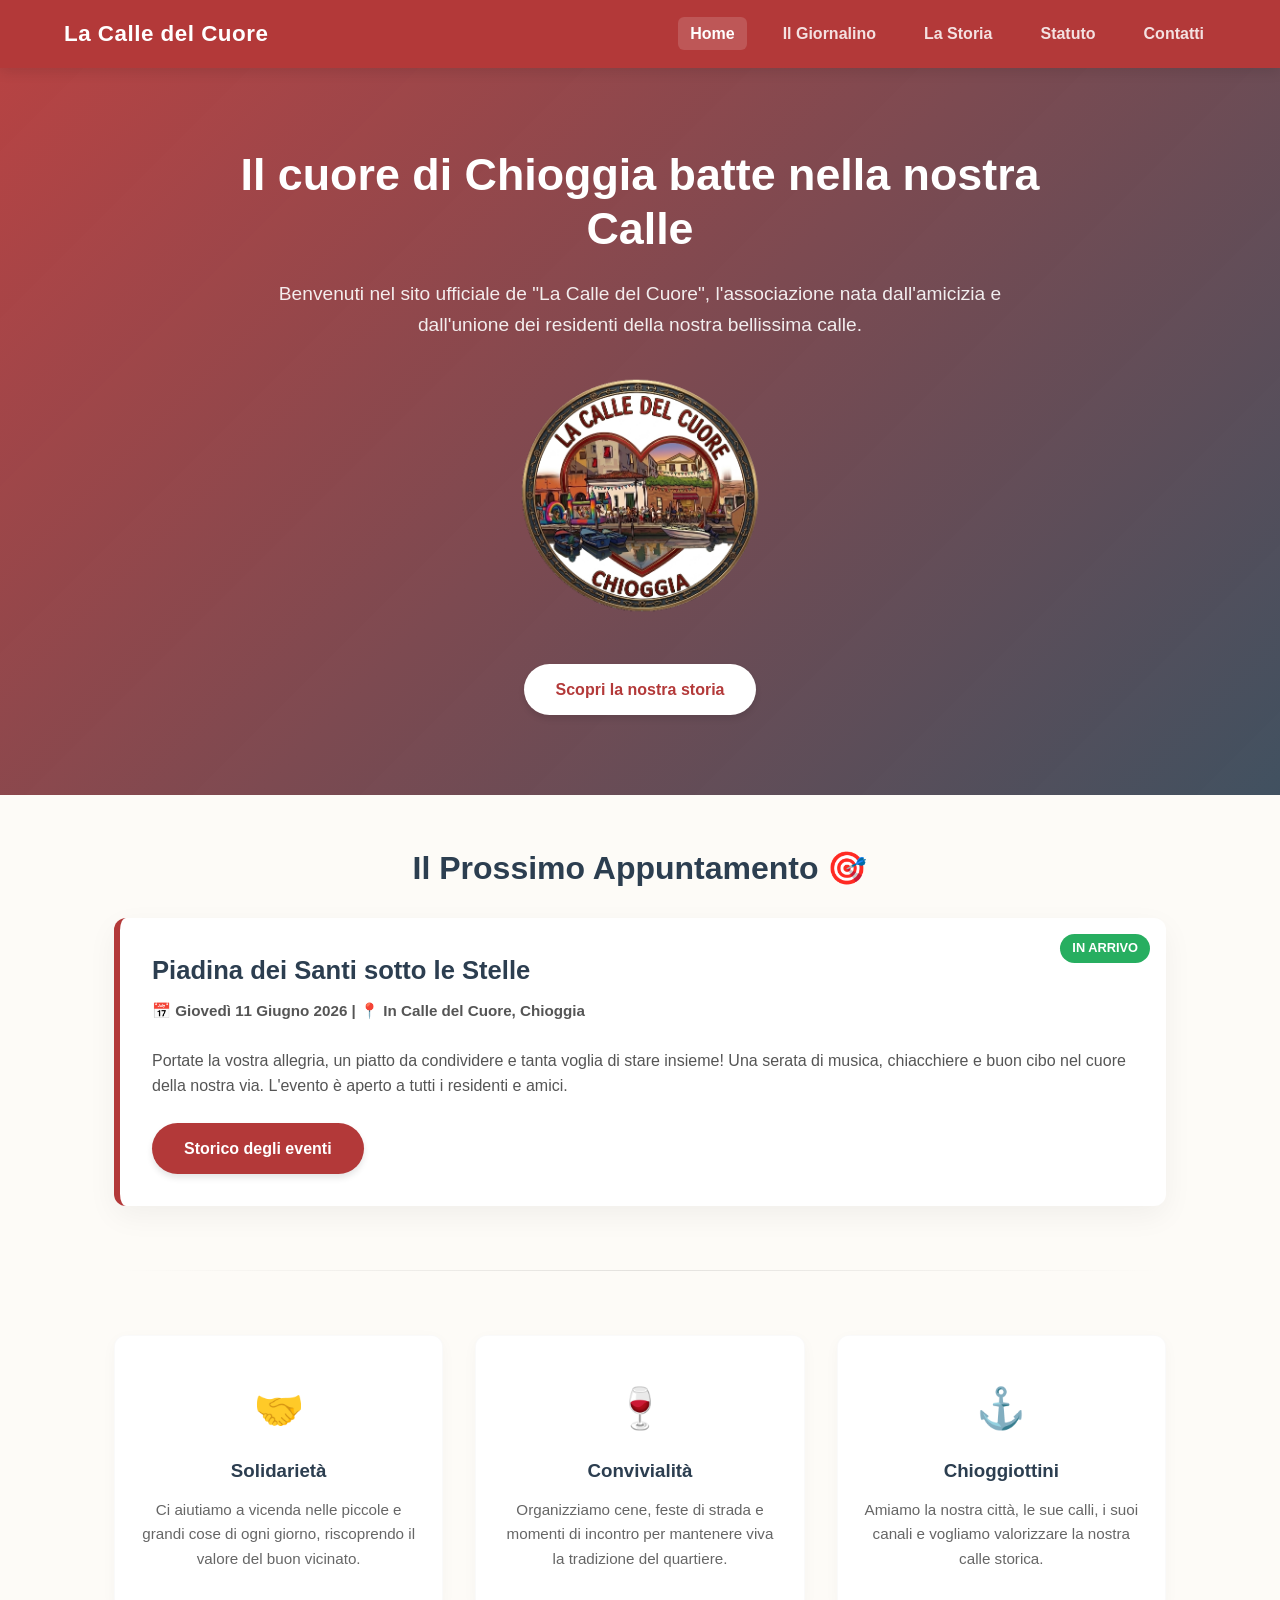
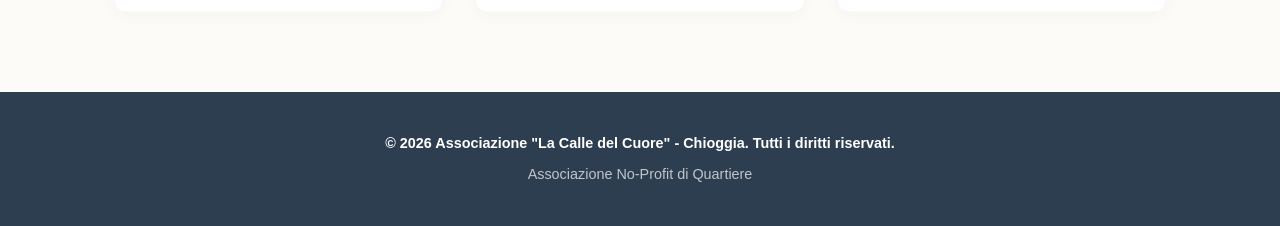
==== index.html @ e8d613d6 "Update index.html" ====
<!-- ATTENZIONE - PROPRIETA' LA CALLE DEL CUORE -->

<!DOCTYPE html>
<html lang="it">

<head>
    <meta charset="UTF-8">
    <meta name="viewport" content="width=device-width, initial-scale=1.0">
    <title>La Calle del Cuore - Associazione No-Profit Chioggia</title>

    <link rel="stylesheet" href="css/Style.css">
</head>

<body>

    <nav class="navbar">
        <div class="nav-container">
            <a href="index.html" class="logo">La Calle del Cuore</a>
            <ul class="nav-links">
                <li><a href="index.html" class="active">Home</a></li>
                <li><a href="assets/archivio/ultimogiornalino.pdf" target="_blank">Il Giornalino</a></li>
                <li><a href="storia.html">La Storia</a></li>
                <li><a href="statuto.html">Statuto</a></li>
                <li><a href="contatti.html">Contatti</a></li>
            </ul>
        </div>
    </nav>

    <header class="hero">
        <div class="hero-content">

            <h1>Il cuore di Chioggia batte nella nostra Calle</h1>
            <p>Benvenuti nel sito ufficiale de "La Calle del Cuore", l'associazione nata dall'amicizia e dall'unione dei
                residenti della nostra bellissima calle.</p>
            <!-- Inserimento del logo qui -->
            <img src="assets/immagini/logo.png" alt="Logo La Calle del Cuore">
            <br>
            <a href="storia.html" class="btn-primary">Scopri la nostra storia</a>
        </div>
    </header>

    <main class="home-container">

        <section class="next-event-section">
            <h2>Il Prossimo Appuntamento 🎯</h2>
            <div class="event-highlight-card">
                <div class="event-badge">In Arrivo</div>
                <div class="event-highlight-body">
                    <h3>Piadina dei Santi sotto le Stelle</h3>
                    <p class="event-meta">📅 Giovedì 11 Giugno 2026 | 📍 In Calle del Cuore, Chioggia</p>
                    <p>Portate la vostra allegria, un piatto da condividere e tanta voglia di stare insieme! Una serata
                        di musica, chiacchiere e buon cibo nel cuore della nostra via. L'evento è aperto a tutti i
                        residenti e amici.</p>
                    <a href="giornalino.html" class="btn-secondary">Storico degli eventi</a>
                </div>
            </div>
        </section>

        <hr class="separator">

        <section class="features-grid">
            <div class="feature-card">
                <div class="feature-icon">🤝</div>
                <h3>Solidarietà</h3>
                <p>Ci aiutiamo a vicenda nelle piccole e grandi cose di ogni giorno, riscoprendo il valore del buon
                    vicinato.</p>
            </div>
            <div class="feature-card">
                <div class="feature-icon">🍷</div>
                <h3>Convivialità</h3>
                <p>Organizziamo cene, feste di strada e momenti di incontro per mantenere viva la tradizione del
                    quartiere.</p>
            </div>
            <div class="feature-card">
                <div class="feature-icon">⚓</div>
                <h3>Chioggiottini</h3>
                <p>Amiamo la nostra città, le sue calli, i suoi canali e vogliamo valorizzare la nostra calle storica.</p>
            </div>
        </section>

    </main>

    <footer class="footer">
        <p>&copy; 2026 Associazione "La Calle del Cuore" - Chioggia. Tutti i diritti riservati.</p>
        <p>Associazione No-Profit di Quartiere</p>
    </footer>

    <script src="js/main.js" defer></script>
</body>

</html>
---- css/Style.css ----
/* ATTENZIONE - PROPRIETA' LA CALLE DEL CUORE */

/* ==========================================================================
   1. RESET GENERALE E VARIABILI (Per avere una base pulita su tutti i dispositivi)
   ========================================================================== */
* {
    margin: 0;
    padding: 0;
    box-sizing: border-box;
    /* Evita che il padding rompa le larghezze degli elementi */
}

:root {
    --colore-principale: #b33939;
    /* Rosso mattone / Cuore */
    --colore-secondario: #2c3e50;
    /* Blu scuro elegante */
    --colore-sfondo: #fdfbf7;
    /* Bianco caldo (riposante per gli occhi) */
    --colore-testo: #333333;
    /* Grigio scuro (ottimo contrasto di lettura) */
    --colore-card: #ffffff;
    /* Bianco puro per i box */
    --radius: 12px;
    /* Angoli arrotondati moderni */
    --transizione: all 0.3s ease;
}

body {
    font-family: 'Segoe UI', Roboto, Helvetica, Arial, sans-serif;
    background-color: var(--colore-sfondo);
    color: var(--colore-testo);
    line-height: 1.6;
    -webkit-font-smoothing: antialiased;
    overflow-x: hidden; 
    width: 100%;
}

/* ==========================================================================
   2. BARRA DI NAVIGAZIONE (Navbar)
   ========================================================================== */
.navbar {
    background-color: var(--colore-principale);
    position: sticky;
    top: 0;
    z-index: 1000;
    /* Rimane sopra a tutto durante lo scroll */
    box-shadow: 0 4px 12px rgba(0, 0, 0, 0.1);
}

.nav-container {
    max-width: 1200px;
    margin: 0 auto;
    display: flex;
    justify-content: space-between;
    align-items: center;
    padding: 1rem 1.5rem;
}

.logo {
    color: white;
    font-size: 1.4rem;
    font-weight: 700;
    text-decoration: none;
    letter-spacing: 0.5px;
}

/* Regola aggiornata per il logo */
.hero-content img {
    max-width: 250px;   /* Imposta una dimensione massima fissa per il desktop */
    width: 100%;        /* Sui cellulari si adatterà allo schermo, ma senza superare 250px */
    height: auto;
    display: block;
    margin: 0 auto 20px auto;
}

.nav-links {
    display: flex;
    list-style: none;
    gap: 1.5rem;
}

.nav-links a {
    color: rgba(255, 255, 255, 0.85);
    text-decoration: none;
    font-weight: 600;
    font-size: 1rem;
    padding: 0.5rem 0.75rem;
    border-radius: 6px;
    transition: var(--transizione);
}

.nav-links a:hover,
.nav-links a.active {
    color: white;
    background-color: rgba(255, 255, 255, 0.15);
}

/* ==========================================================================
   3. COPERTINA (Hero Section)
   ========================================================================== */
.hero {
    background: linear-gradient(135deg, rgba(179, 57, 57, 0.95), rgba(44, 62, 80, 0.9)),
        url('../assets/immagini/sfondo-calle.jpg') center/cover no-repeat;
    /* Se non c'è l'immagine, tiene il bellissimo gradiente */
    color: white;
    padding: 5rem 1.5rem;
    text-align: center;
}

.hero-content {
    max-width: 800px;
    margin: 0 auto;
}

.hero h1 {
    font-size: 2.8rem;
    margin-bottom: 1.5rem;
    line-height: 1.2;
}

.hero p {
    font-size: 1.2rem;
    margin-bottom: 2rem;
    opacity: 0.9;
}

/* ==========================================================================
   4. BOTTONI (Ottimizzati per il Touch: minimo 48px di altezza)
   ========================================================================== */
.btn-primary,
.btn-secondary {
    display: inline-block;
    text-decoration: none;
    font-weight: 600;
    padding: 0.8rem 2rem;
    border-radius: 50px;
    transition: var(--transizione);
    cursor: pointer;
    box-shadow: 0 4px 6px rgba(0, 0, 0, 0.1);
}

.btn-primary {
    background-color: white;
    color: var(--colore-principale);
}

.btn-primary:hover {
    background-color: var(--colore-sfondo);
    transform: translateY(-2px);
}

.btn-secondary {
    background-color: var(--colore-principale);
    color: white;
}

.btn-secondary:hover {
    background-color: #962d2d;
    transform: translateY(-2px);
}

/* ==========================================================================
   5. CONTENITORE PRINCIPALE E SEZIONI
   ========================================================================== */
.home-container {
    max-width: 1100px;
    margin: 3rem auto;
    padding: 0 1.5rem;
    /* Impedisce al testo di toccare i bordi dello smartphone */
}

h2 {
    color: var(--colore-secondario);
    font-size: 2rem;
    margin-bottom: 1.5rem;
    text-align: center;
}

.separator {
    border: 0;
    height: 1px;
    background: linear-gradient(to right, transparent, rgba(0, 0, 0, 0.1), transparent);
    margin: 4rem 0;
}

.event-highlight-card {
    background-color: var(--colore-card);
    border-left: 6px solid var(--colore-principale);
    border-radius: var(--radius);
    padding: 2rem;
    box-shadow: 0 10px 30px rgba(0, 0, 0, 0.05);
    position: relative;
    overflow: hidden;
}

.event-badge {
    position: absolute;
    top: 1rem;
    right: 1rem;
    background-color: #27ae60;
    color: white;
    padding: 0.25rem 0.75rem;
    font-size: 0.8rem;
    font-weight: 700;
    text-transform: uppercase;
    border-radius: 50px;
}

.event-highlight-body h3 {
    font-size: 1.6rem;
    color: var(--colore-secondario);
    margin-bottom: 0.5rem;
    padding-right: 5rem;
    /* Fa spazio al badge */
}

.event-meta {
    font-weight: 600;
    color: #7f8c8d;
    font-size: 0.95rem;
    margin-bottom: 1rem;
}

.event-highlight-body p {
    margin-bottom: 1.5rem;
    color: #555;
}

/* --- GRIGLIA CARATTERISTICHE (Usa CSS Grid flessibile) --- */
.features-grid {
    display: grid;
    grid-template-columns: repeat(auto-fit, minmax(280px, 1fr));
    /* Crea colonne automatiche, minimo 280px */
    gap: 2rem;
}

.feature-card {
    background-color: var(--colore-card);
    padding: 2.5rem 1.5rem;
    border-radius: var(--radius);
    text-align: center;
    box-shadow: 0 4px 15px rgba(0, 0, 0, 0.03);
    border: 1px solid rgba(0, 0, 0, 0.02);
    transition: var(--transizione);
}

.feature-card:hover {
    transform: translateY(-5px);
    box-shadow: 0 8px 25px rgba(0, 0, 0, 0.08);
}

.feature-icon {
    font-size: 2.5rem;
    margin-bottom: 1rem;
}

.feature-card h3 {
    color: var(--colore-secondario);
    margin-bottom: 0.75rem;
}

.feature-card p {
    color: #666;
    font-size: 0.95rem;
}

/* ==========================================================================
   6. FOOTER
   ========================================================================== */
.footer {
    background-color: var(--colore-secondario);
    color: rgba(255, 255, 255, 0.7);
    text-align: center;
    padding: 2.5rem 1.5rem;
    font-size: 0.9rem;
    margin-top: 5rem;
}

.footer p:first-child {
    color: white;
    font-weight: 600;
    margin-bottom: 0.5rem;
}

/* ==========================================================================
   7. MEDIA QUERIES PER SMARTPHONE (Il cuore del Responsive)
   ========================================================================== */
@media (max-width: 768px) {
    /* 1. Forza la larghezza del menu a stare dentro lo schermo */
    .nav-container {
        flex-direction: column;
        padding: 0.5rem 2px; /* Aggiunge 10px di spazio a destra e sinistra */
        width: 100%;
        box-sizing: border-box; /* Fondamentale: impedisce al padding di allargare il menu */
    }

    /* 2. Assicura che i link non vadano oltre */
    .nav-links {
        width: 100%;
        justify-content: center;
        gap: 0.5rem;
        flex-wrap: wrap; /* Manda a capo i tasti se non ci stanno */
    }

    .nav-links a {
        font-size: 0.9rem;
        padding: 0.4rem 0.6rem;
    }

    /* Ridimensionamento testi della copertina */
    .hero {
        padding: 3.5rem 1rem;
    }

    .hero h1 {
        font-size: 1.8rem;
        /* Titolo più piccolo per non andare fuori schermo */
    }

    .hero p {
        font-size: 1rem;
    }

    /* Adattamento contenuti della Home */
    .home-container {
        margin: 1.5rem auto;
    }

    .event-highlight-card {
        padding: 1.5rem;
    }

    .event-badge {
        position: static;
        /* Sposta il badge sopra il titolo sui piccoli schermi */
        display: inline-block;
        margin-bottom: 0.5rem;
    }

    .event-highlight-body h3 {
        font-size: 1.3rem;
        padding-right: 0;
    }

    h2 {
        font-size: 1.6rem;
    }
}

/* ==========================================================================
   8. STILI SPECIFICI PER LA PAGINA DELLA STORIA (GENERATI DA MARKDOWN)
   ========================================================================== */
.storia-wrapper {
    max-width: 800px;
    /* Larghezza perfetta per leggere senza muovere troppo gli occhi */
    margin: 3rem auto;
    padding: 0 1.5rem;
}

.storia-content h1 {
    color: var(--colore-principale);
    font-size: 2.5rem;
    margin-bottom: 1.5rem;
    text-align: center;
}

.storia-content h2 {
    color: var(--colore-secondario);
    font-size: 1.8rem;
    margin-top: 2.5rem;
    margin-bottom: 1rem;
    border-bottom: 2px solid rgba(179, 57, 57, 0.1);
    padding-bottom: 0.3rem;
}

.storia-content p {
    font-size: 1.1rem;
    margin-bottom: 1.5rem;
    text-align: justify;
    /* Testo giustificato elegante */
}

.storia-content ul {
    margin-left: 1.5rem;
    margin-bottom: 1.5rem;
    list-style-type: square;
    /* Punti quadrati eleganti */
}

.storia-content li {
    font-size: 1.05rem;
    margin-bottom: 1rem;
    /* Più spazio tra i membri così sul telefono si legge meglio */
}

.storia-content li strong {
    color: var(--colore-principale);
    /* Mette in evidenza i nomi di Maddalena, Michele e Michela */
}

/* Lo stile per la citazione finale (il tag blockquote generato dal simbolo >) */
.storia-content blockquote {
    background-color: rgba(179, 57, 57, 0.05);
    border-left: 4px solid var(--colore-principale);
    padding: 1.5rem;
    margin: 3rem 0;
    font-style: italic;
    font-size: 1.2rem;
    border-radius: 0 var(--radius) var(--radius) 0;
}

/* Ottimizzazione mobile per la storia */
@media (max-width: 768px) {
    .storia-wrapper {
        margin: 1.5rem auto;
    }

    .storia-content h1 {
        font-size: 2rem;
    }

    .storia-content h2 {
        font-size: 1.4rem;
    }

    .storia-content p,
    .storia-content li {
        font-size: 1rem;
        /* Testo leggermente più piccolo per gli schermi dei telefoni */
        text-align: left;
        /* Su mobile la giustificazione può creare spazi brutti, meglio allineato a sinistra */
    }
}
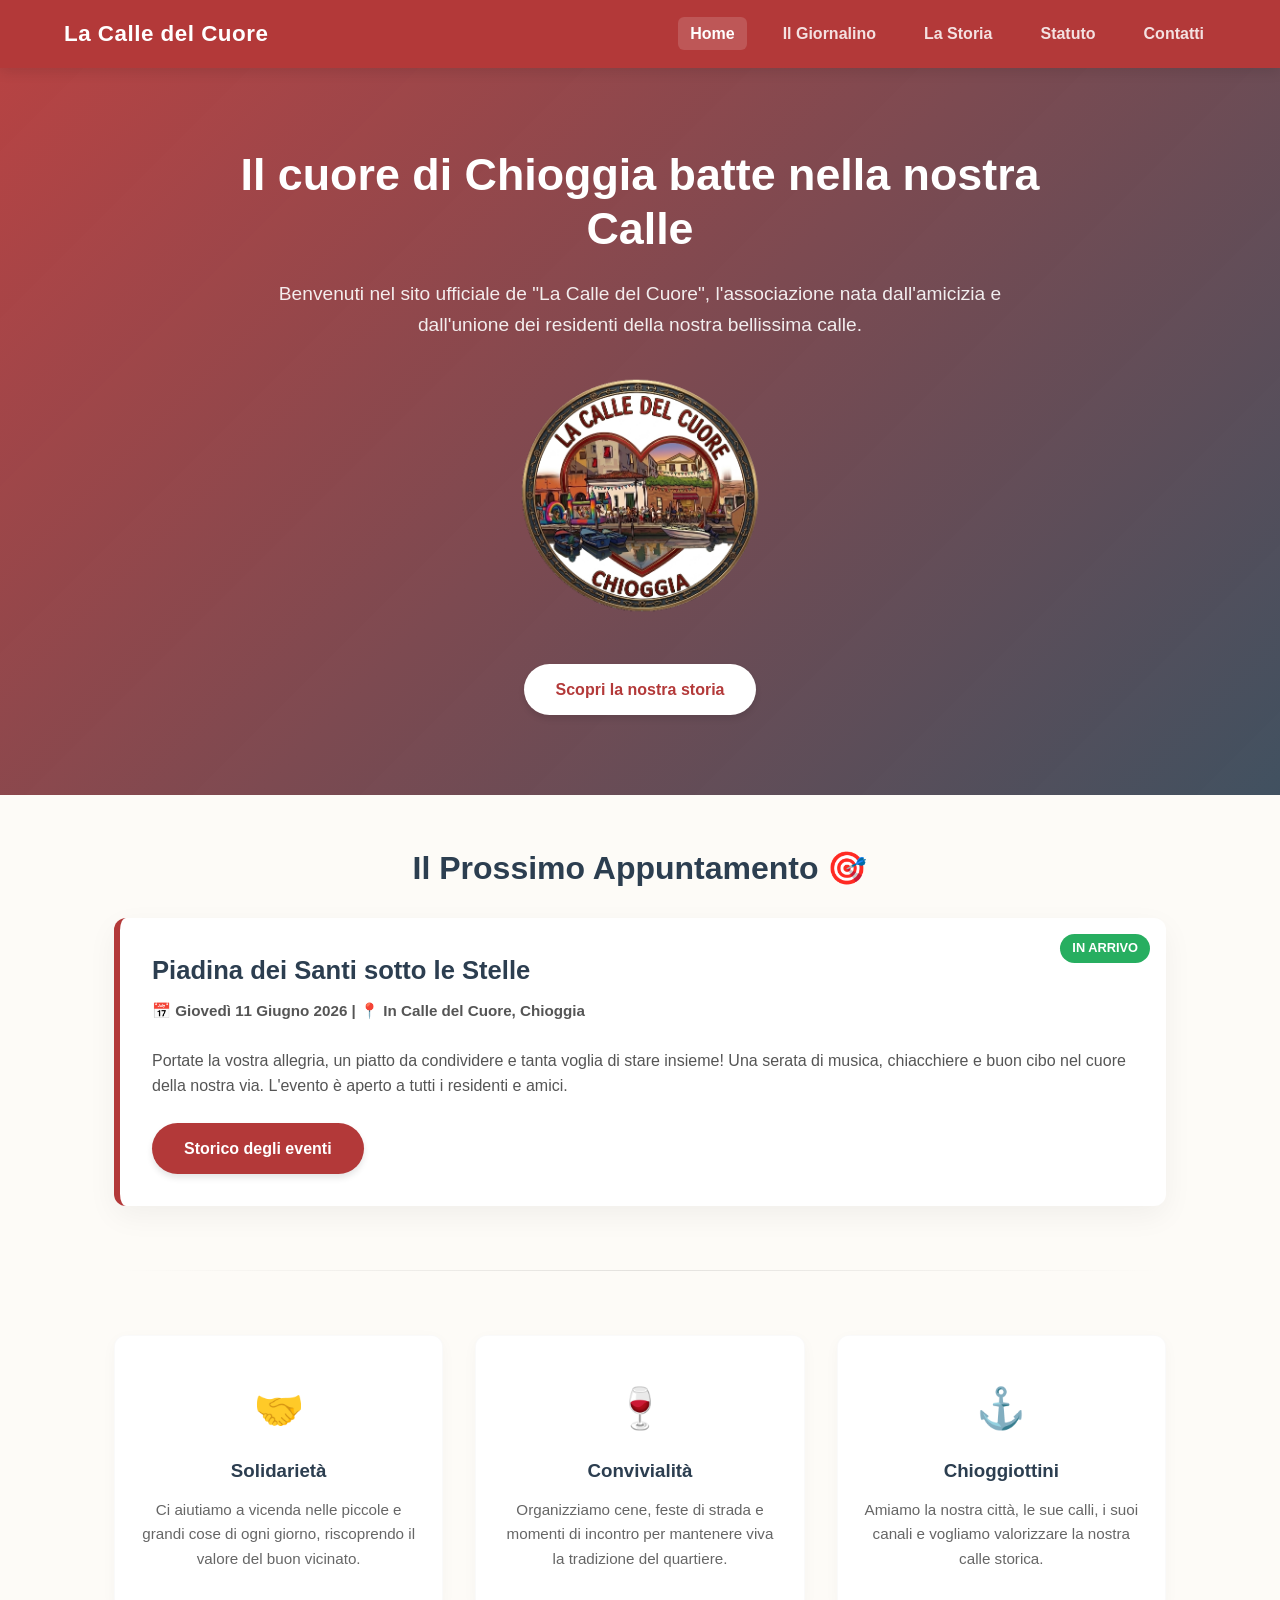
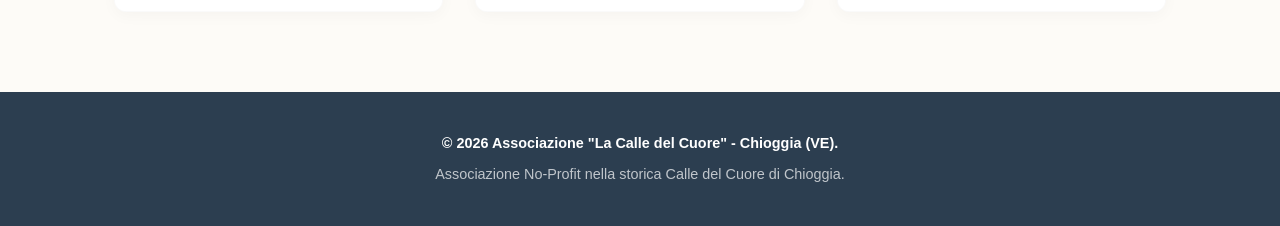
==== commit bf89158c: "Add files via upload Aggiunta file di verifica Google Search Console" ====
--- a/index.html
+++ b/index.html
@@ -5,14 +5,19 @@
 
 <head>
     <meta charset="UTF-8">
+    <meta name="google-site-verification" content="mb6S-IKoecefiOrtw3qRnzfd6qTjwhdTOOUAruWQe5c" />
     <meta name="viewport" content="width=device-width, initial-scale=1.0">
-    <title>La Calle del Cuore - Associazione No-Profit Chioggia</title>
+    <!-- Ottimizzato per ricerca locale -->
+    <title>La Calle del Cuore | Associazione a Chioggia</title>
+
+    <!-- Riga per la SEO -->
+    <meta name="description"
+        content="La Calle del Cuore a Chioggia: scopri le iniziative dell'associazione che anima la nostra calle. Un punto di riferimento per la vita di quartiere a Chioggia.">
 
     <link rel="stylesheet" href="css/Style.css">
 </head>
 
 <body>
-
     <nav class="navbar">
         <div class="nav-container">
             <a href="index.html" class="logo">La Calle del Cuore</a>
@@ -32,7 +37,7 @@
             <h1>Il cuore di Chioggia batte nella nostra Calle</h1>
             <p>Benvenuti nel sito ufficiale de "La Calle del Cuore", l'associazione nata dall'amicizia e dall'unione dei
                 residenti della nostra bellissima calle.</p>
-            <!-- Inserimento del logo qui -->
+            <!-- Inserimento del logo -->
             <img src="assets/immagini/logo.png" alt="Logo La Calle del Cuore">
             <br>
             <a href="storia.html" class="btn-primary">Scopri la nostra storia</a>
@@ -74,18 +79,19 @@
             <div class="feature-card">
                 <div class="feature-icon">⚓</div>
                 <h3>Chioggiottini</h3>
-                <p>Amiamo la nostra città, le sue calli, i suoi canali e vogliamo valorizzare la nostra calle storica.</p>
+                <p>Amiamo la nostra città, le sue calli, i suoi canali e vogliamo valorizzare la nostra calle storica.
+                </p>
             </div>
         </section>
 
     </main>
 
     <footer class="footer">
-        <p>&copy; 2026 Associazione "La Calle del Cuore" - Chioggia. Tutti i diritti riservati.</p>
-        <p>Associazione No-Profit di Quartiere</p>
+        <p>&copy; 2026 Associazione "La Calle del Cuore" - Chioggia (VE).</p>
+        <p>Associazione No-Profit nella storica Calle del Cuore di Chioggia.</p>
     </footer>
 
     <script src="js/main.js" defer></script>
 </body>
 
-</html>
+</html>
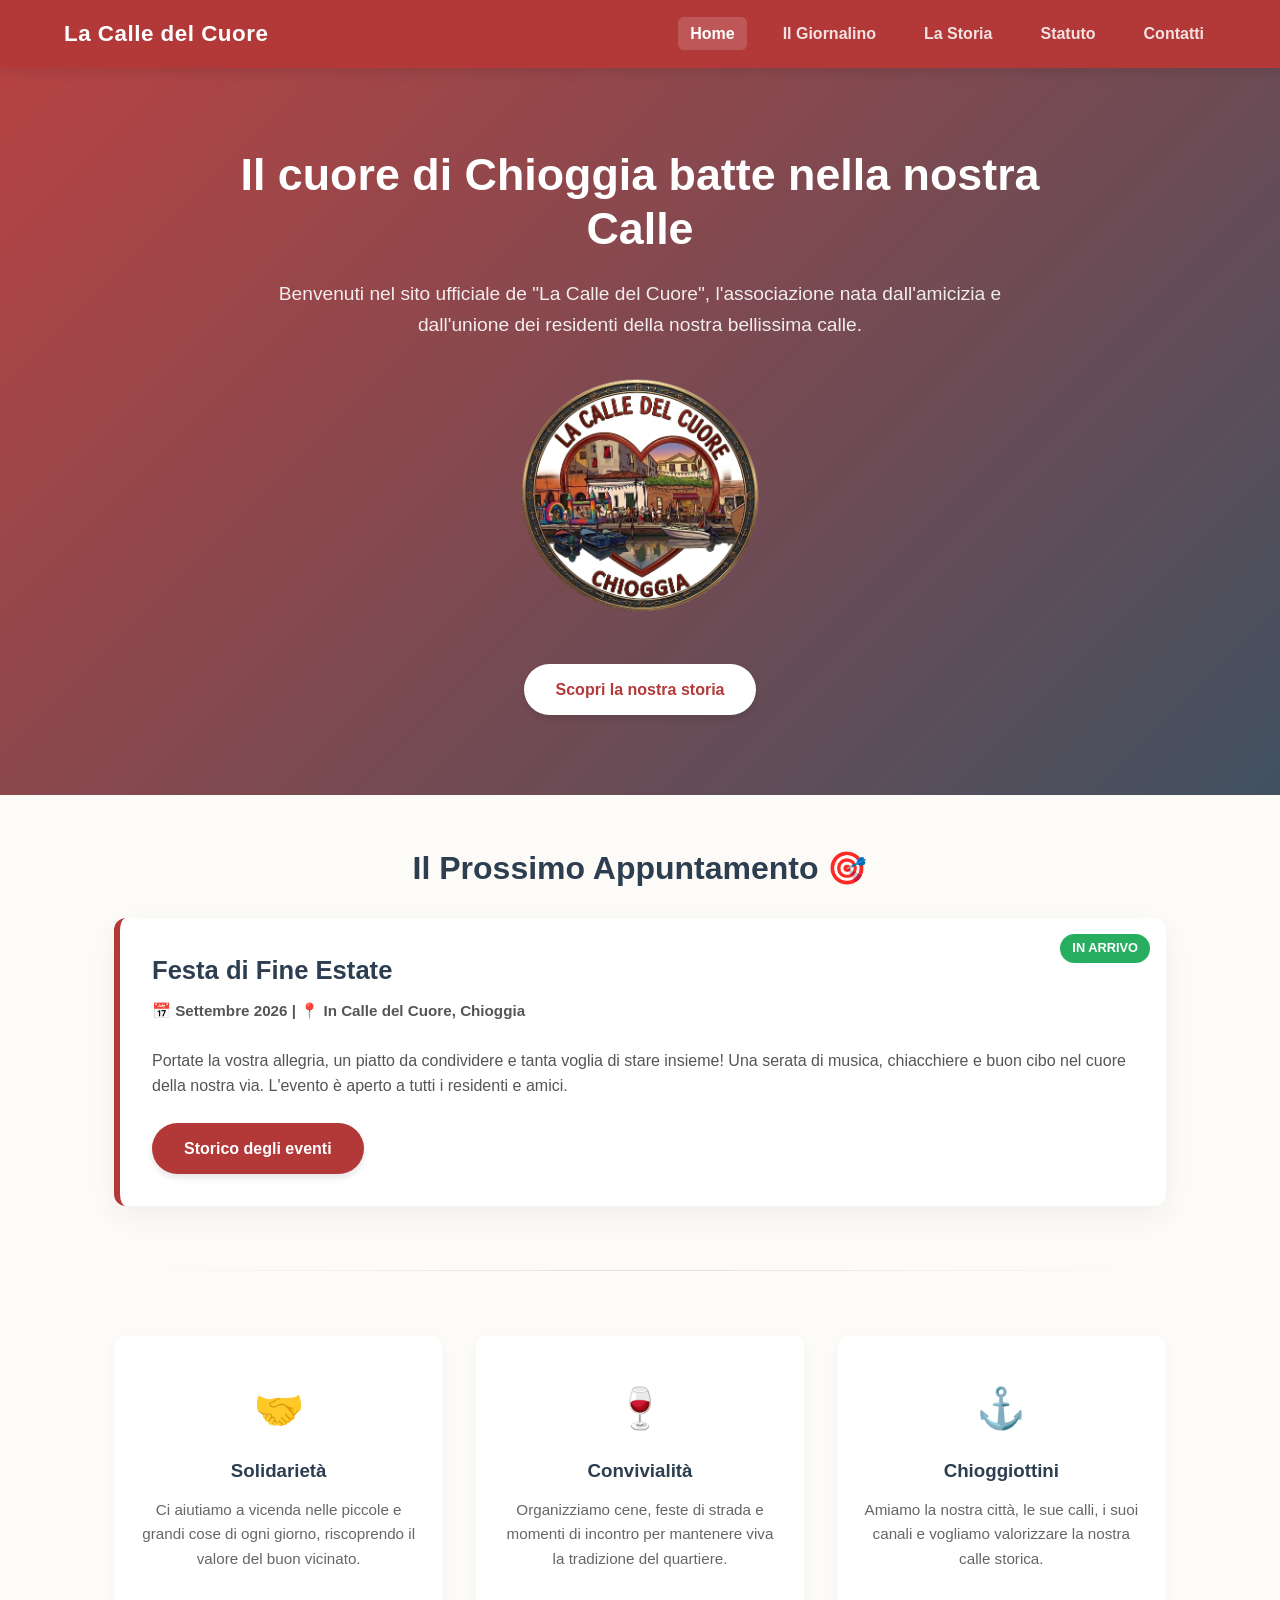
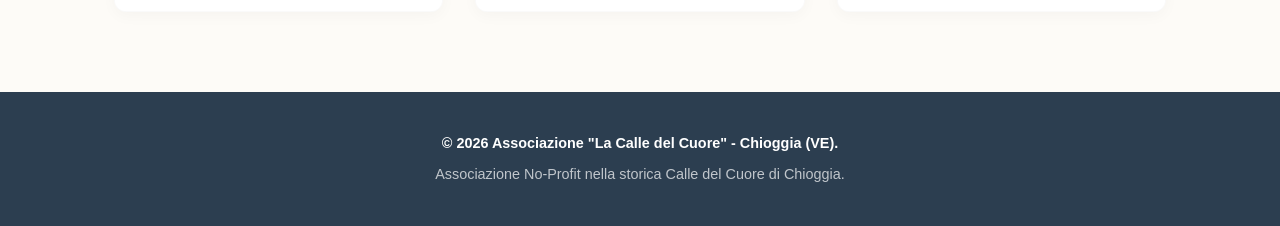
==== commit 474eabff: "Update index.html" ====
--- a/index.html
+++ b/index.html
@@ -23,7 +23,7 @@
             <a href="index.html" class="logo">La Calle del Cuore</a>
             <ul class="nav-links">
                 <li><a href="index.html" class="active">Home</a></li>
-                <li><a href="assets/archivio/ultimogiornalino.pdf" target="_blank">Il Giornalino</a></li>
+                <li><a href="assets/archivio/ultimo_giornalino_2026_07.pdf" target="_blank">Il Giornalino</a></li>
                 <li><a href="storia.html">La Storia</a></li>
                 <li><a href="statuto.html">Statuto</a></li>
                 <li><a href="contatti.html">Contatti</a></li>
@@ -51,8 +51,8 @@
             <div class="event-highlight-card">
                 <div class="event-badge">In Arrivo</div>
                 <div class="event-highlight-body">
-                    <h3>Piadina dei Santi sotto le Stelle</h3>
-                    <p class="event-meta">📅 Giovedì 11 Giugno 2026 | 📍 In Calle del Cuore, Chioggia</p>
+                    <h3>Festa di Fine Estate</h3>
+                    <p class="event-meta">📅 Settembre 2026 | 📍 In Calle del Cuore, Chioggia</p>
                     <p>Portate la vostra allegria, un piatto da condividere e tanta voglia di stare insieme! Una serata
                         di musica, chiacchiere e buon cibo nel cuore della nostra via. L'evento è aperto a tutti i
                         residenti e amici.</p>
@@ -94,4 +94,4 @@
     <script src="js/main.js" defer></script>
 </body>
 
-</html>+</html>
--- a/css/Style.css
+++ b/css/Style.css
@@ -32,7 +32,7 @@
     color: var(--colore-testo);
     line-height: 1.6;
     -webkit-font-smoothing: antialiased;
-    overflow-x: hidden; 
+    overflow-x: hidden;
     width: 100%;
 }
 
@@ -67,8 +67,10 @@
 
 /* Regola aggiornata per il logo */
 .hero-content img {
-    max-width: 250px;   /* Imposta una dimensione massima fissa per il desktop */
-    width: 100%;        /* Sui cellulari si adatterà allo schermo, ma senza superare 250px */
+    max-width: 250px;
+    /* Imposta una dimensione massima fissa per il desktop */
+    width: 100%;
+    /* Sui cellulari si adatterà allo schermo, ma senza superare 250px */
     height: auto;
     display: block;
     margin: 0 auto 20px auto;
@@ -287,12 +289,15 @@
    7. MEDIA QUERIES PER SMARTPHONE (Il cuore del Responsive)
    ========================================================================== */
 @media (max-width: 768px) {
+
     /* 1. Forza la larghezza del menu a stare dentro lo schermo */
     .nav-container {
         flex-direction: column;
-        padding: 0.5rem 2px; /* Aggiunge 10px di spazio a destra e sinistra */
+        padding: 0.5rem 2px;
+        /* Aggiunge 10px di spazio a destra e sinistra */
         width: 100%;
-        box-sizing: border-box; /* Fondamentale: impedisce al padding di allargare il menu */
+        box-sizing: border-box;
+        /* Fondamentale: impedisce al padding di allargare il menu */
     }
 
     /* 2. Assicura che i link non vadano oltre */
@@ -300,7 +305,8 @@
         width: 100%;
         justify-content: center;
         gap: 0.5rem;
-        flex-wrap: wrap; /* Manda a capo i tasti se non ci stanno */
+        flex-wrap: wrap;
+        /* Manda a capo i tasti se non ci stanno */
     }
 
     .nav-links a {
@@ -432,3 +438,12 @@
         /* Su mobile la giustificazione può creare spazi brutti, meglio allineato a sinistra */
     }
 }
+
+/* Aggiungo un tocco di stile al canvas per centrarlo per bene */
+#canvas1 {
+    background-color: #f9f9f9;
+    border-radius: 8px;
+    display: block;
+    margin: 2rem auto;
+    max-width: 100%;
+}
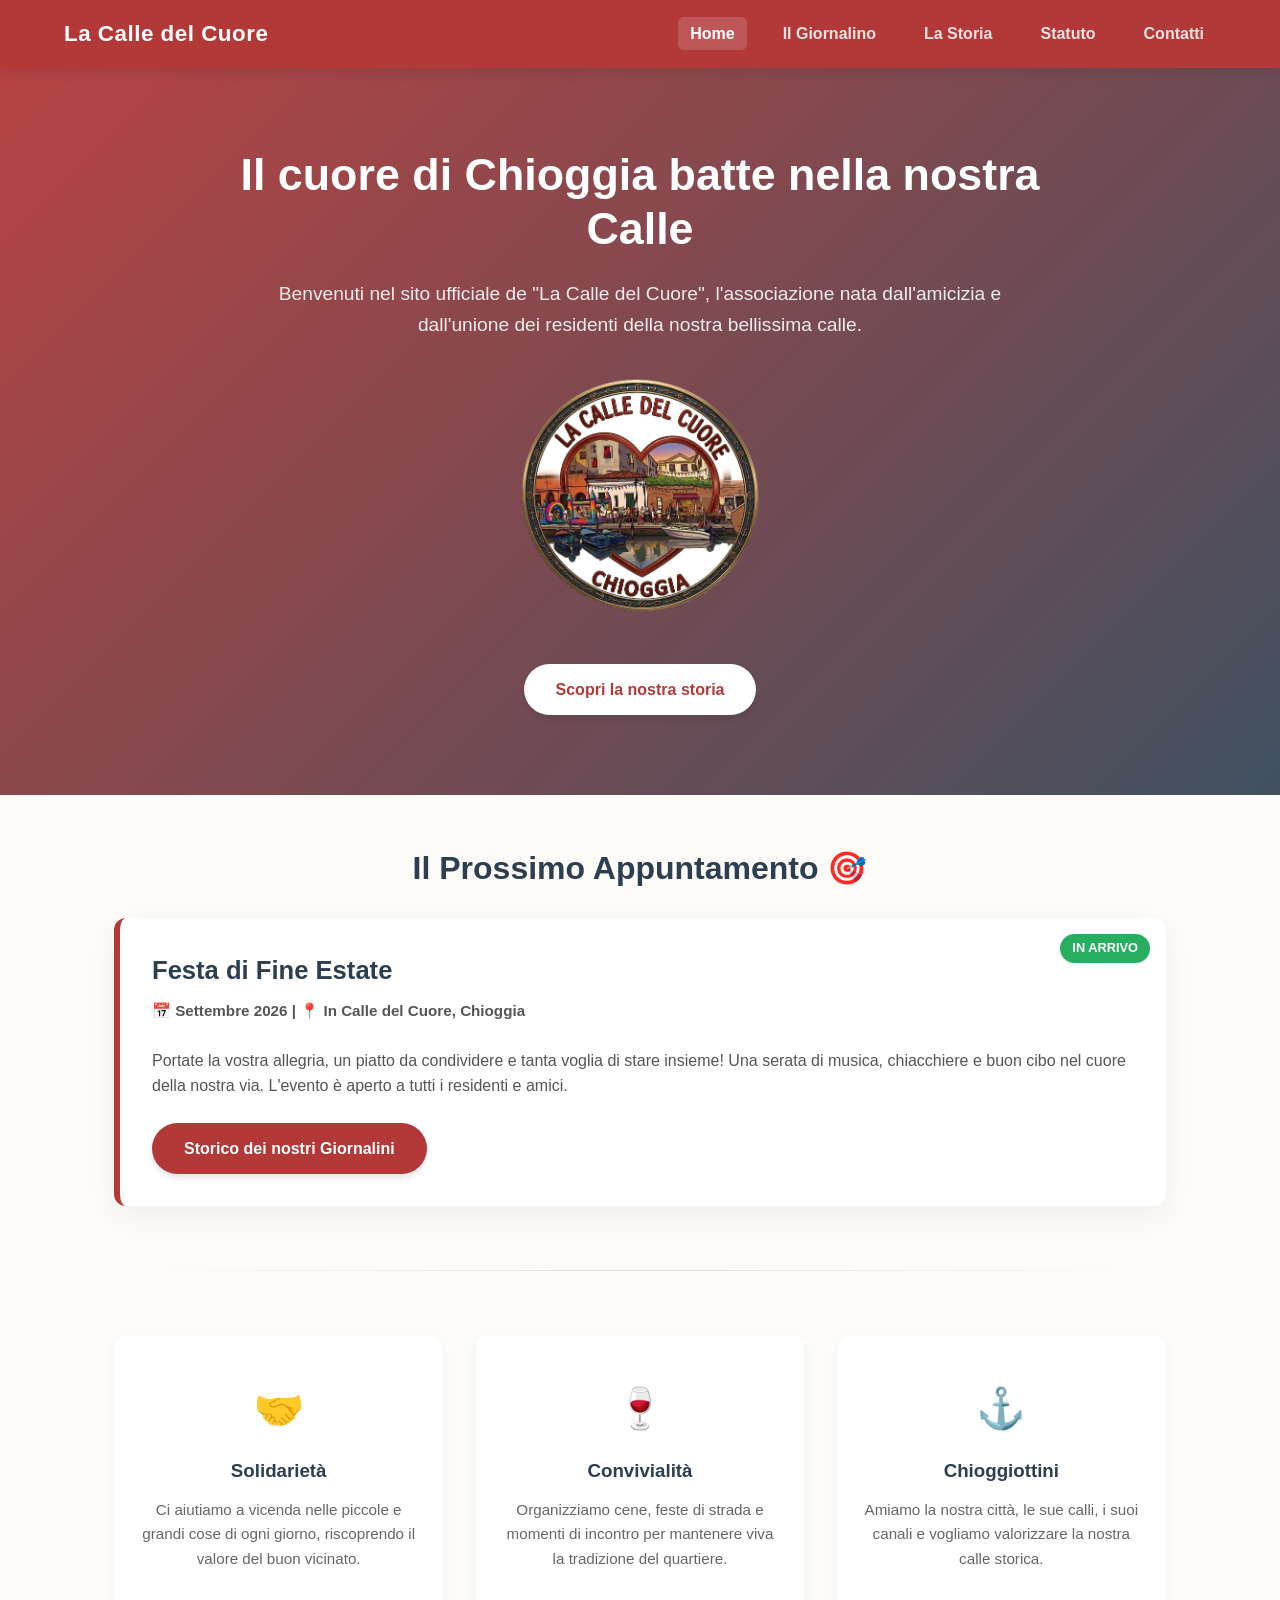
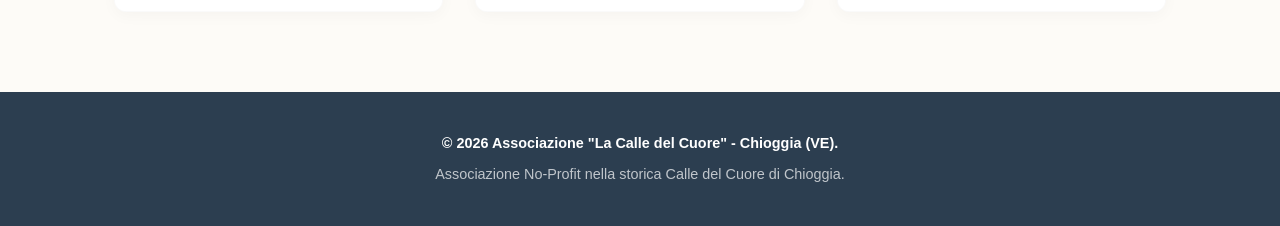
==== commit ad7bfa06: "Fix HTML formatting and update event details" ====
--- a/index.html
+++ b/index.html
@@ -56,7 +56,7 @@
                     <p>Portate la vostra allegria, un piatto da condividere e tanta voglia di stare insieme! Una serata
                         di musica, chiacchiere e buon cibo nel cuore della nostra via. L'evento è aperto a tutti i
                         residenti e amici.</p>
-                    <a href="giornalino.html" class="btn-secondary">Storico degli eventi</a>
+                    <a href="giornalino.html" class="btn-secondary">Storico dei nostri Giornalini</a>
                 </div>
             </div>
         </section>
